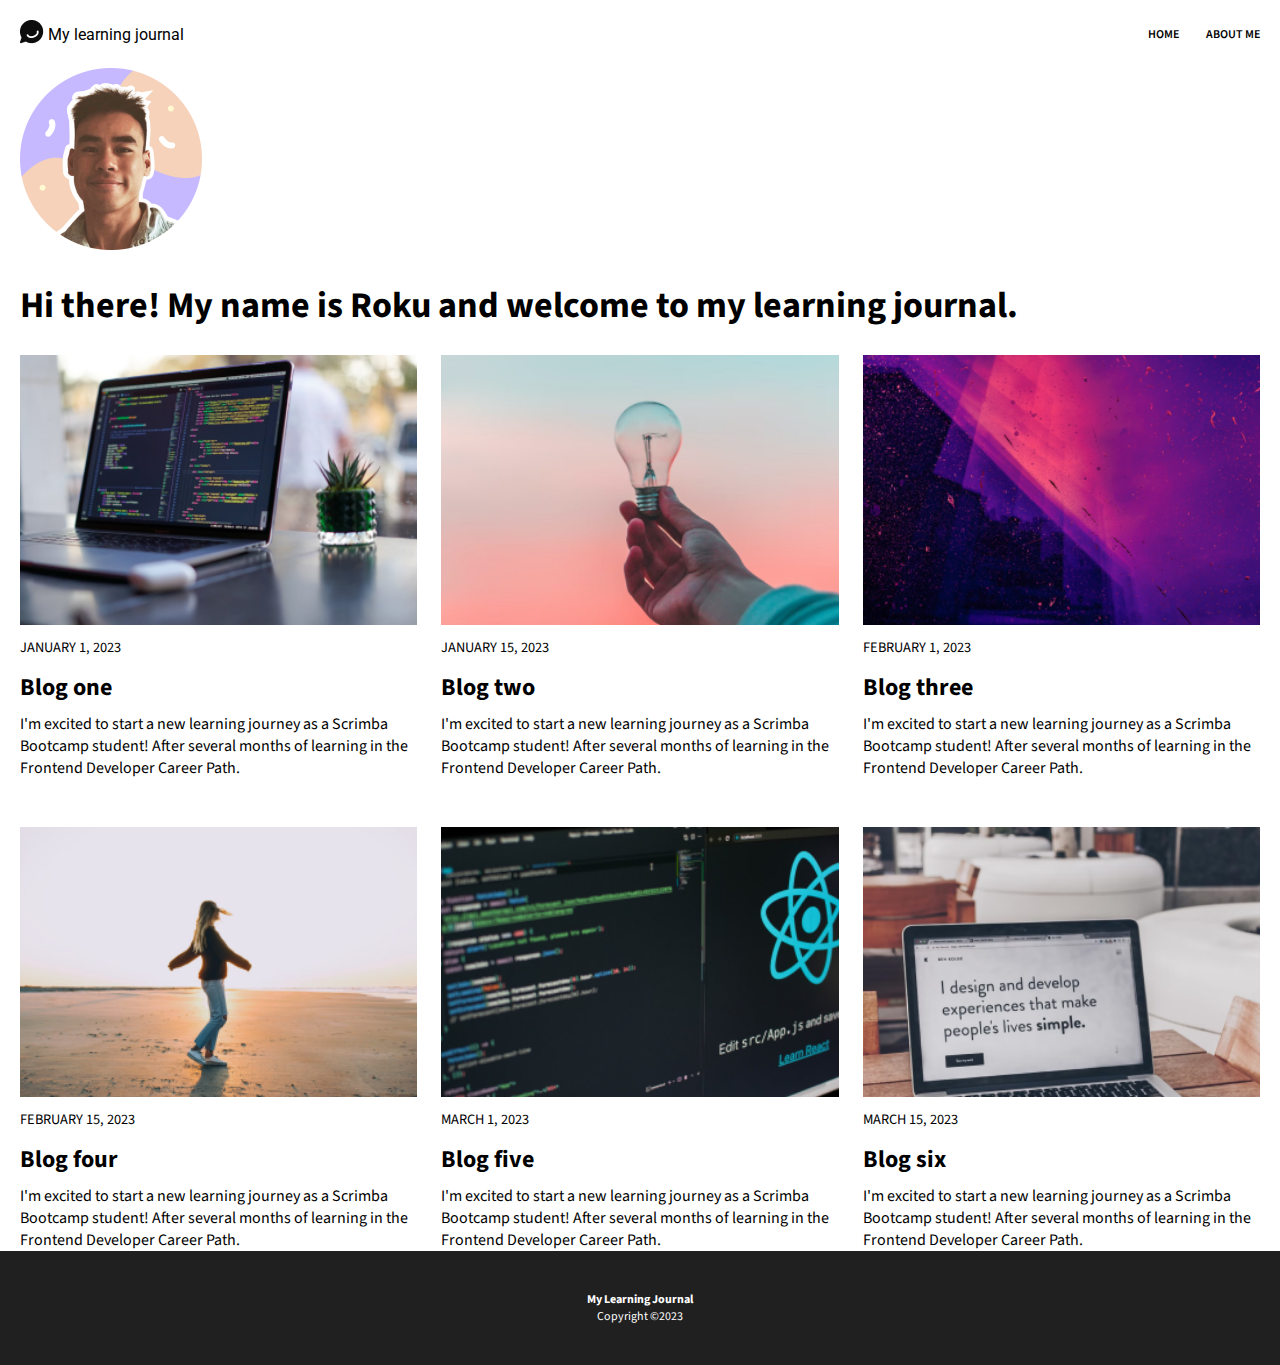
==== about.html @ a5420b5b "renamed about.js to articles.js and changed script name in about.html" ====
<!DOCTYPE html>
<html lang="en">
<head>
    <meta charset="UTF-8">
    <meta http-equiv="X-UA-Compatible" content="IE=edge">
    <meta name="viewport" content="width=device-width, initial-scale=1.0">
    <title>Learning Journal</title>
    <link rel="stylesheet" href="index.css">
    <!-- Google fonts -->
    <link rel="preconnect" href="https://fonts.googleapis.com">
    <link rel="preconnect" href="https://fonts.gstatic.com" crossorigin>
    <link href="https://fonts.googleapis.com/css2?family=Roboto:wght@700&family=Source+Sans+Pro:wght@400;600;700&display=swap" rel="stylesheet">

</head>

<body>
    <header>
        <div id="title">
            <div id="logo">
                <img src="/img/logo.png" alt="chat icon logo">
            </div>
            <div>My learning journal</div>
        </div>
        <nav>
            <a href="/index.html">Home</a>
            <a href=#>About Me</a>
        </nav>
    </header>

    <main id="about">
        <div id="about-img">
            <img src="/img/roku.png">
        </div>
        <h1 id="about-txt">Hi there! My name is Roku and welcome to my learning journal.</h1>
    </main>

    <section id="articles"></section>

    <footer>
        <div id="tagline">My Learning Journal</div>
        <div if="copyright">Copyright ©2023</div>
    </footer>

    <script src="/scripts/articles.js" type="module"></script>
</body>
</html>
---- index.css ----
body {
    margin: 0;
    padding: 0;
    font-family: 'Source Sans Pro', sans-serif;
    font-weight: 400;
}

/* HEADER */

header {
    display: flex;
    justify-content: space-between;
    padding: 1.25rem;
    box-sizing: border-box;
}

#title {
    display: flex;
    align-items: center;
    font-family: "Roboto", sans-serif;
}

#logo {
    margin-right: .25rem;
}

nav {
    font-family: 'Source Sans Pro', sans-serif;
    font-weight: 600;
    font-size: .75rem;
    text-transform: uppercase;
    display: flex;
    justify-content: space-between;
    align-items: center;
    width: 7rem;
}

nav a {
    color: black;
    text-decoration: none;
}

/* ARTICLES */

#articles {
    display: grid;
    grid-template-columns: repeat(auto-fit, minmax(300px, 1fr));
    gap: 3rem 1.5rem;
    padding: 0 1.25rem;
}

.article {
    display: grid;
    grid-template-rows: auto auto auto auto;
    row-gap: .5rem;
}

.article-img {
    height: 30vh;
    background-position: center;
    background-repeat: no-repeat;
    background-size: cover;
}

.article-date {
    text-transform: uppercase;
    font-size: .9rem;
    margin: .25rem 0;
}

.article-title {
    font-weight: 700;
    font-size: 1.5rem;
    color: black;
    text-decoration: none;
}

.featured {
    box-sizing: border-box;
    padding: 5.5rem 0 2.5rem;
    margin-bottom: 2.25rem;
    color: white;
    background-position: center;
    background-repeat: no-repeat;
    background-size: cover;
    display: grid;
    grid-template-columns: 1.25rem auto 1.25rem;
    grid-template-areas:
        ". date  ."
        ". title ."
        ". blurb .";
}

.featured-date {
    text-transform: uppercase;
    font-size: .75rem;
    grid-area: date;
}

.featured-title {
    font-weight: 700;
    font-size: 2rem;
    color: white;
    text-decoration: none;
    margin: .5rem 0;
    grid-area: title;
}

.featured-blurb {
    grid-area: blurb;
    font-size: 1rem;
    line-height: 1.5rem;
}

#view-more {
    font-weight: 700;
    text-align: center;
    margin: 2.5rem 0;
    text-decoration: underline;
}

/* FOOTER */

footer {
    background-color: #202020;
    color: white;
    padding: 2.5rem 0;
    text-align: center;
    font-size: .75rem;
}

#tagline {
    font-weight: 700;
}

/* POSTS.JS */

#main {
    margin-bottom: 3.5rem;
}

.post {
    display: grid;
    grid-template-rows: auto auto auto auto;
    row-gap: .5rem;
    padding: 0 1.25rem;
}

#recent {
    font-weight: 700;
    text-align: center;
    margin: 2.5rem 0;
}

#more {
    display: grid;
    grid-template-columns: repeat(auto-fit, minmax(300px, 1fr));
    gap: 3rem 1.5rem;
    padding: 0 1.25rem;
}

.posts-blurb {
    margin-bottom: 2.5rem;
}

/* ABOUT */

#about {
    padding: 0 1.25rem;
}

#about-txt {
    font-size: 2.25rem;
    font-weight: 700;
}
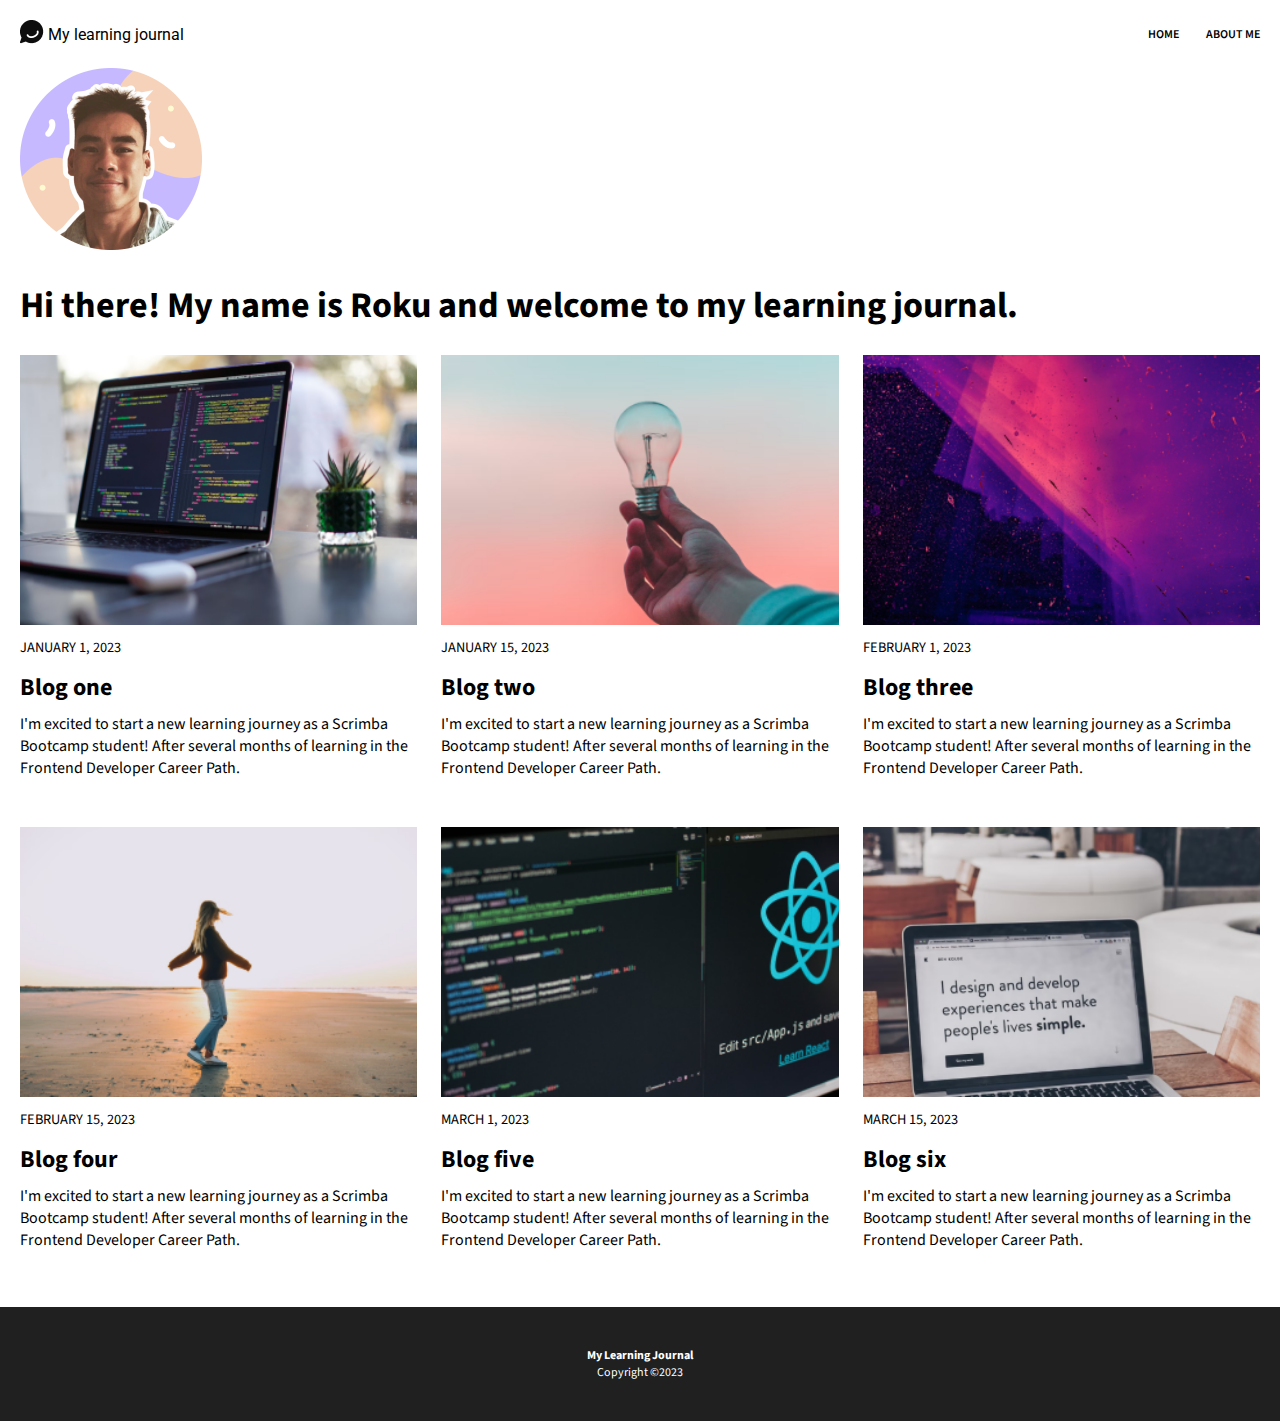
==== commit 84e92ff9: "index.html: turned logo & site name into link to /index. inxed.css: styled anchor tag in title" ====
--- a/about.html
+++ b/about.html
@@ -21,6 +21,7 @@
             </div>
             <div>My learning journal</div>
         </div>
+
         <nav>
             <a href="/index.html">Home</a>
             <a href=#>About Me</a>
--- a/index.css
+++ b/index.css
@@ -35,7 +35,7 @@
     width: 7rem;
 }
 
-nav a {
+nav a, header a {
     color: black;
     text-decoration: none;
 }
@@ -47,6 +47,7 @@
     grid-template-columns: repeat(auto-fit, minmax(300px, 1fr));
     gap: 3rem 1.5rem;
     padding: 0 1.25rem;
+    margin-bottom: 3.5rem;
 }
 
 .article {
@@ -74,6 +75,8 @@
     color: black;
     text-decoration: none;
 }
+
+/* FEATURED */
 
 .featured {
     box-sizing: border-box;
@@ -112,13 +115,6 @@
     line-height: 1.5rem;
 }
 
-#view-more {
-    font-weight: 700;
-    text-align: center;
-    margin: 2.5rem 0;
-    text-decoration: underline;
-}
-
 /* FOOTER */
 
 footer {
@@ -135,32 +131,11 @@
 
 /* POSTS.JS */
 
-#main {
-    margin-bottom: 3.5rem;
-}
-
 .post {
     display: grid;
     grid-template-rows: auto auto auto auto;
     row-gap: .5rem;
     padding: 0 1.25rem;
-}
-
-#recent {
-    font-weight: 700;
-    text-align: center;
-    margin: 2.5rem 0;
-}
-
-#more {
-    display: grid;
-    grid-template-columns: repeat(auto-fit, minmax(300px, 1fr));
-    gap: 3rem 1.5rem;
-    padding: 0 1.25rem;
-}
-
-.posts-blurb {
-    margin-bottom: 2.5rem;
 }
 
 /* ABOUT */
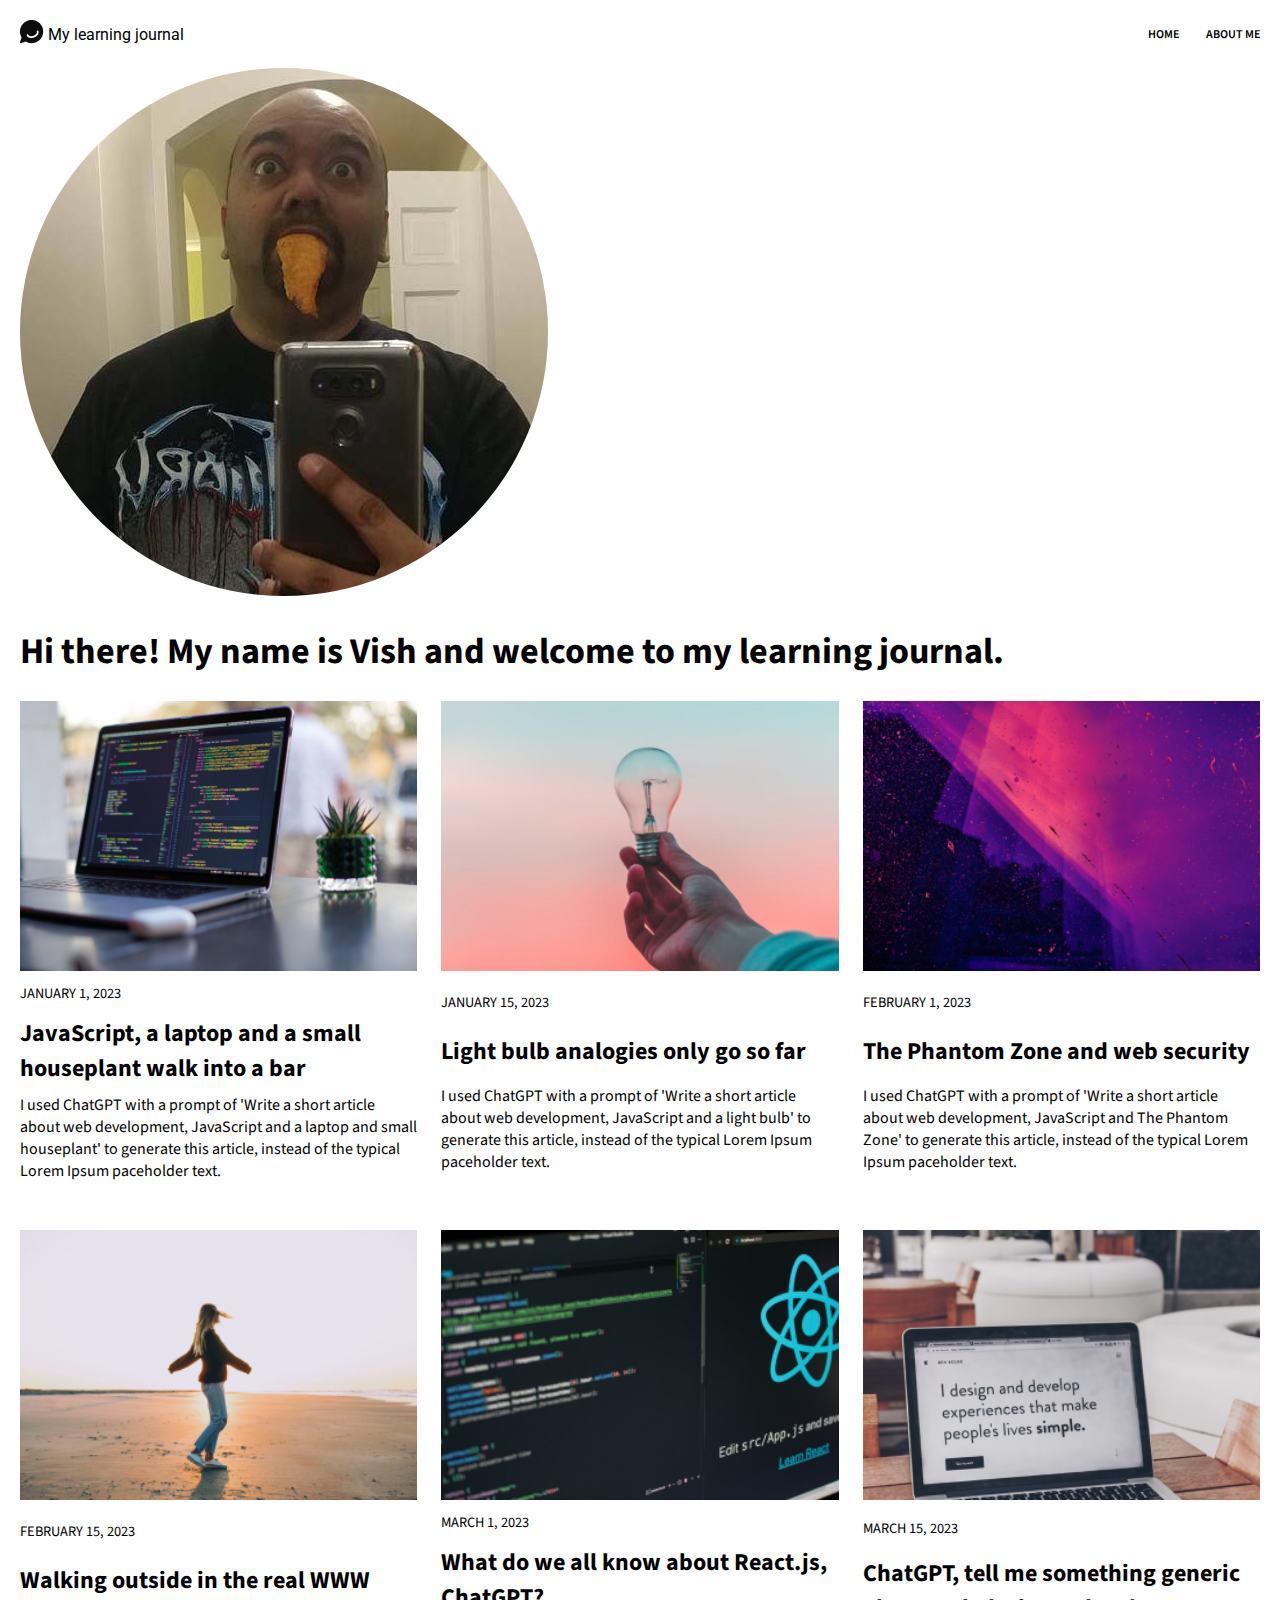
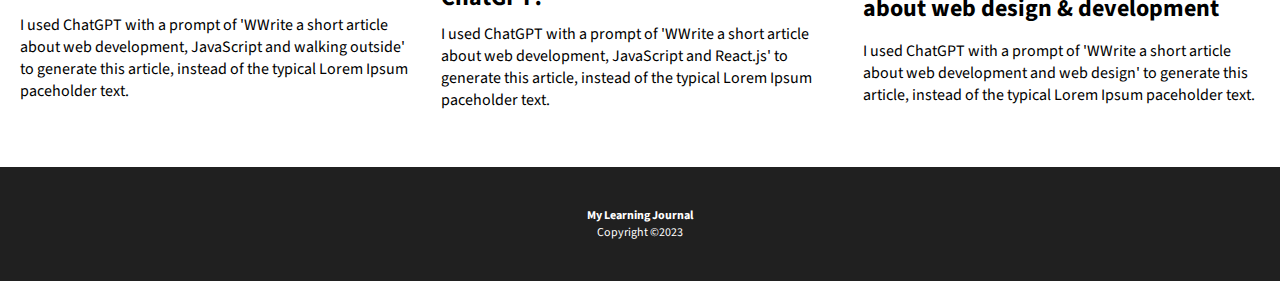
==== commit babebfcf: "added /img/salmon-headshot.jpg and replaced roku.png with it. changed roku's name to mine" ====
--- a/about.html
+++ b/about.html
@@ -16,10 +16,15 @@
 <body>
     <header>
         <div id="title">
-            <div id="logo">
-                <img src="/img/logo.png" alt="chat icon logo">
-            </div>
-            <div>My learning journal</div>
+            <a href="/index.html">
+                <div id="logo">
+                    <img src="/img/logo.png" alt="chat icon logo">
+                </div>
+
+            </a>
+            <a href="/index.html">
+                <div>My learning journal</div>
+            </a>
         </div>
 
         <nav>
@@ -30,9 +35,9 @@
 
     <main id="about">
         <div id="about-img">
-            <img src="/img/roku.png">
+            <img src="/img/salmon-headshot.jpg">
         </div>
-        <h1 id="about-txt">Hi there! My name is Roku and welcome to my learning journal.</h1>
+        <h1 id="about-txt">Hi there! My name is Vish and welcome to my learning journal.</h1>
     </main>
 
     <section id="articles"></section>
--- a/index.css
+++ b/index.css
@@ -138,6 +138,12 @@
     padding: 0 1.25rem;
 }
 
+#recent {
+    text-align: center;
+    font-weight: 700;
+    margin-bottom: 1.75rem;
+}
+
 /* ABOUT */
 
 #about {
@@ -147,4 +153,8 @@
 #about-txt {
     font-size: 2.25rem;
     font-weight: 700;
+}
+
+#about-img img {
+    border-radius: 50%;
 }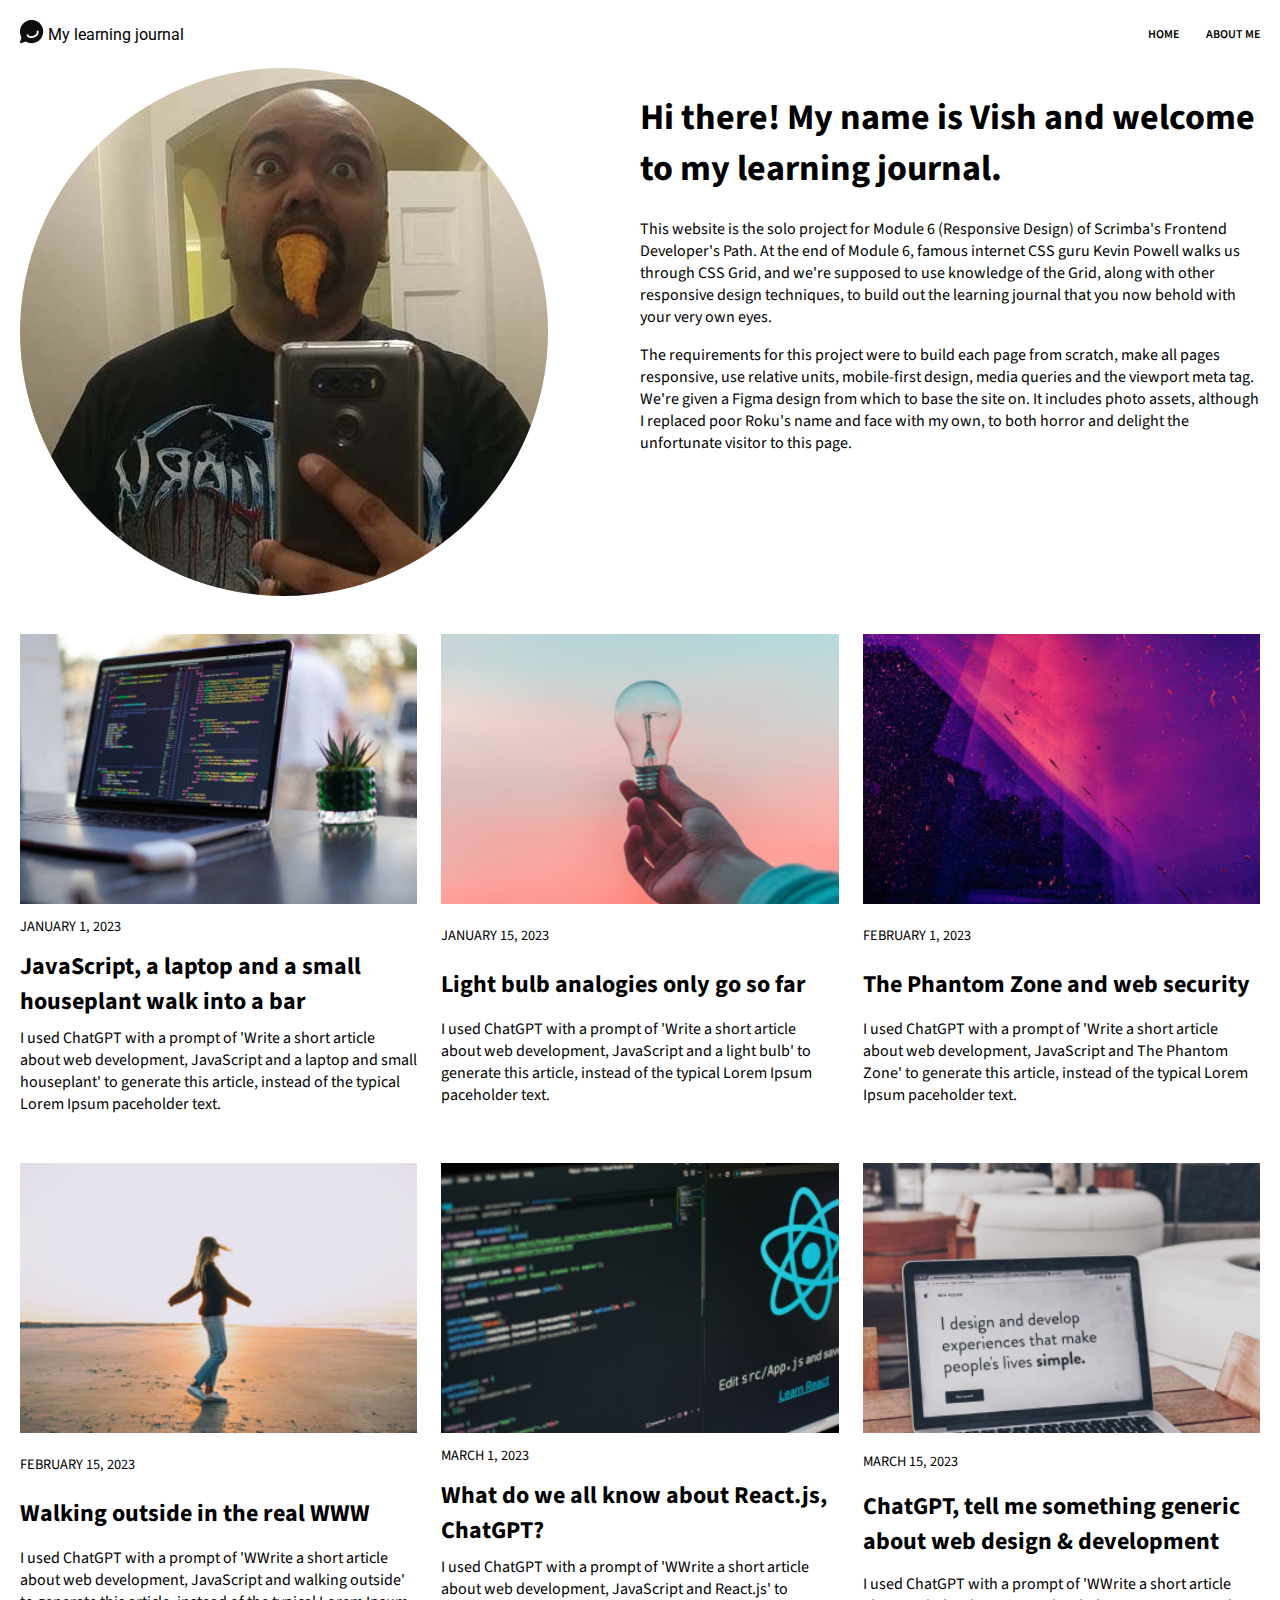
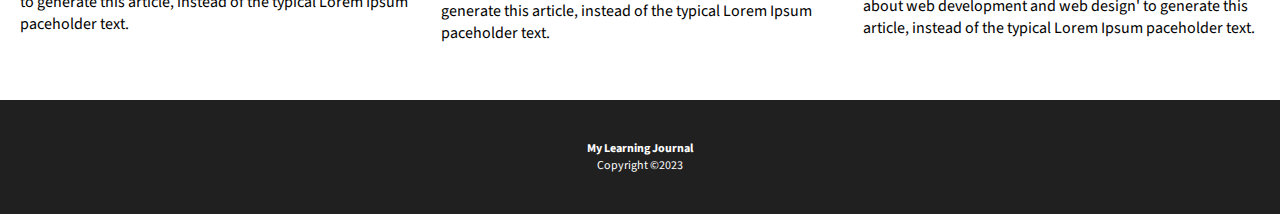
==== commit 733d87b3: "about.html: updating text" ====
--- a/about.html
+++ b/about.html
@@ -37,7 +37,11 @@
         <div id="about-img">
             <img src="/img/salmon-headshot.jpg">
         </div>
-        <h1 id="about-txt">Hi there! My name is Vish and welcome to my learning journal.</h1>
+        <div>
+            <h1 id="about-h1">Hi there! My name is Vish and welcome to my learning journal.</h1>
+            <p class="about-txt">This website is the solo project for Module 6 (Responsive Design) of Scrimba's Frontend Developer's Path. At the end of Module 6, famous internet CSS guru Kevin Powell walks us through CSS Grid, and we're supposed to use knowledge of the Grid, along with other responsive design techniques, to build out the learning journal that you now behold with your very own eyes.</p>
+            <p class="about-txt">The requirements for this project were to build each page from scratch, make all pages responsive, use relative units, mobile-first design, media queries and the viewport meta tag. We're given a Figma design from which to base the site on. It includes photo assets, although I replaced poor Roku's name and face with my own, to both horror and delight the unfortunate visitor to this page.</p>
+        </div>
     </main>
 
     <section id="articles"></section>
--- a/index.css
+++ b/index.css
@@ -147,10 +147,13 @@
 /* ABOUT */
 
 #about {
+    display: grid;
+    grid-template-columns: 1fr 1fr;
     padding: 0 1.25rem;
+    margin-bottom: 2rem;
 }
 
-#about-txt {
+#about-h1 {
     font-size: 2.25rem;
     font-weight: 700;
 }
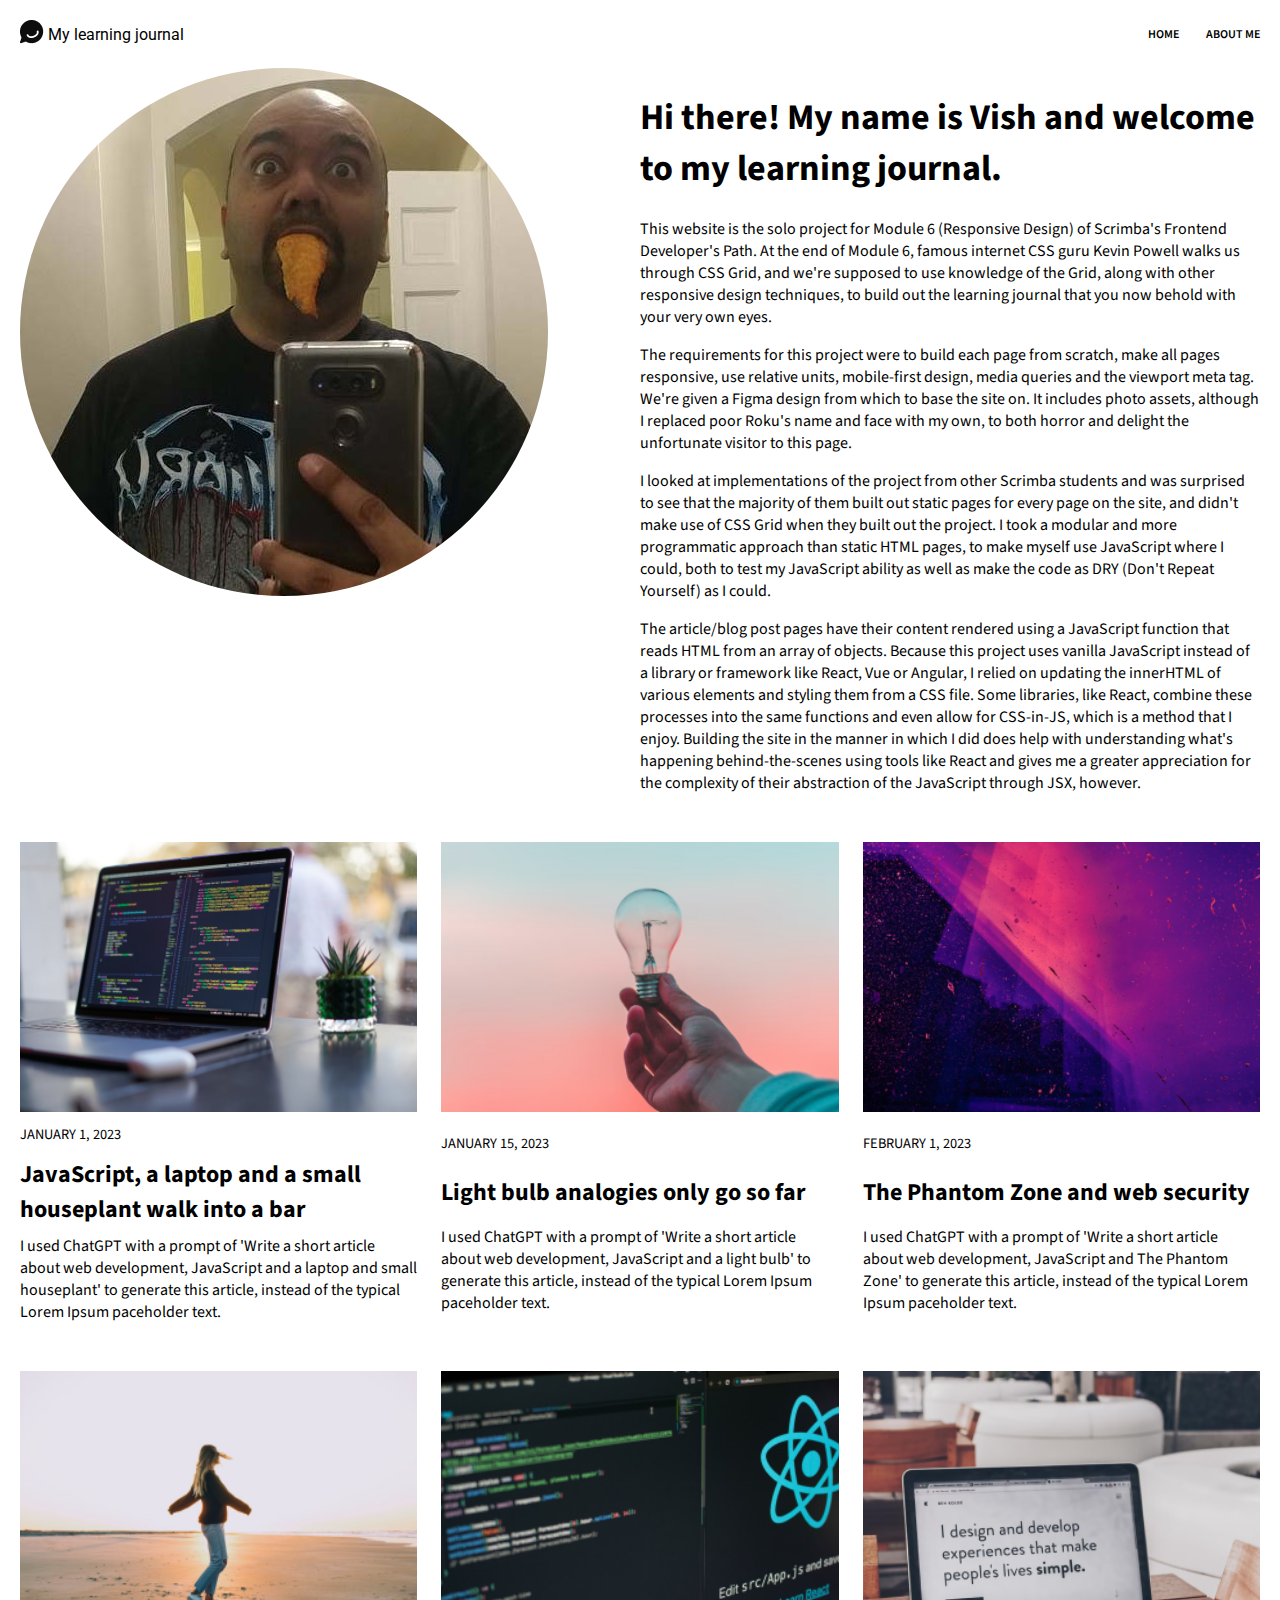
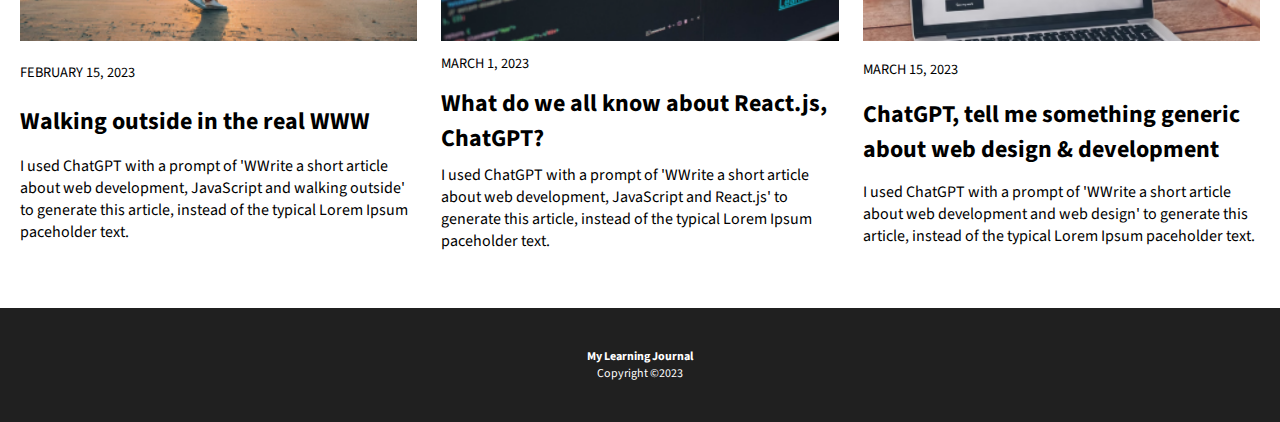
==== commit a09b281a: "about.html: updating text" ====
--- a/about.html
+++ b/about.html
@@ -41,6 +41,8 @@
             <h1 id="about-h1">Hi there! My name is Vish and welcome to my learning journal.</h1>
             <p class="about-txt">This website is the solo project for Module 6 (Responsive Design) of Scrimba's Frontend Developer's Path. At the end of Module 6, famous internet CSS guru Kevin Powell walks us through CSS Grid, and we're supposed to use knowledge of the Grid, along with other responsive design techniques, to build out the learning journal that you now behold with your very own eyes.</p>
             <p class="about-txt">The requirements for this project were to build each page from scratch, make all pages responsive, use relative units, mobile-first design, media queries and the viewport meta tag. We're given a Figma design from which to base the site on. It includes photo assets, although I replaced poor Roku's name and face with my own, to both horror and delight the unfortunate visitor to this page.</p>
+            <p class="about-txt">I looked at implementations of the project from other Scrimba students and was surprised to see that the majority of them built out static pages for every page on the site, and didn't make use of CSS Grid when they built out the project. I took a modular and more programmatic approach than static HTML pages, to make myself use JavaScript where I could, both to test my JavaScript ability as well as make the code as DRY (Don't Repeat Yourself) as I could.</p>
+            <p class="about-txt">The article/blog post pages have their content rendered using a JavaScript function that reads HTML from an array of objects. Because this project uses vanilla JavaScript instead of a library or framework like React, Vue or Angular, I relied on updating the innerHTML of various elements and styling them from a CSS file. Some libraries, like React, combine these processes into the same functions and even allow for CSS-in-JS, which is a method that I enjoy. Building the site in the manner in which I did does help with understanding what's happening behind-the-scenes using tools like React and gives me a greater appreciation for the complexity of their abstraction of the JavaScript through JSX, however.</p>
         </div>
     </main>
 
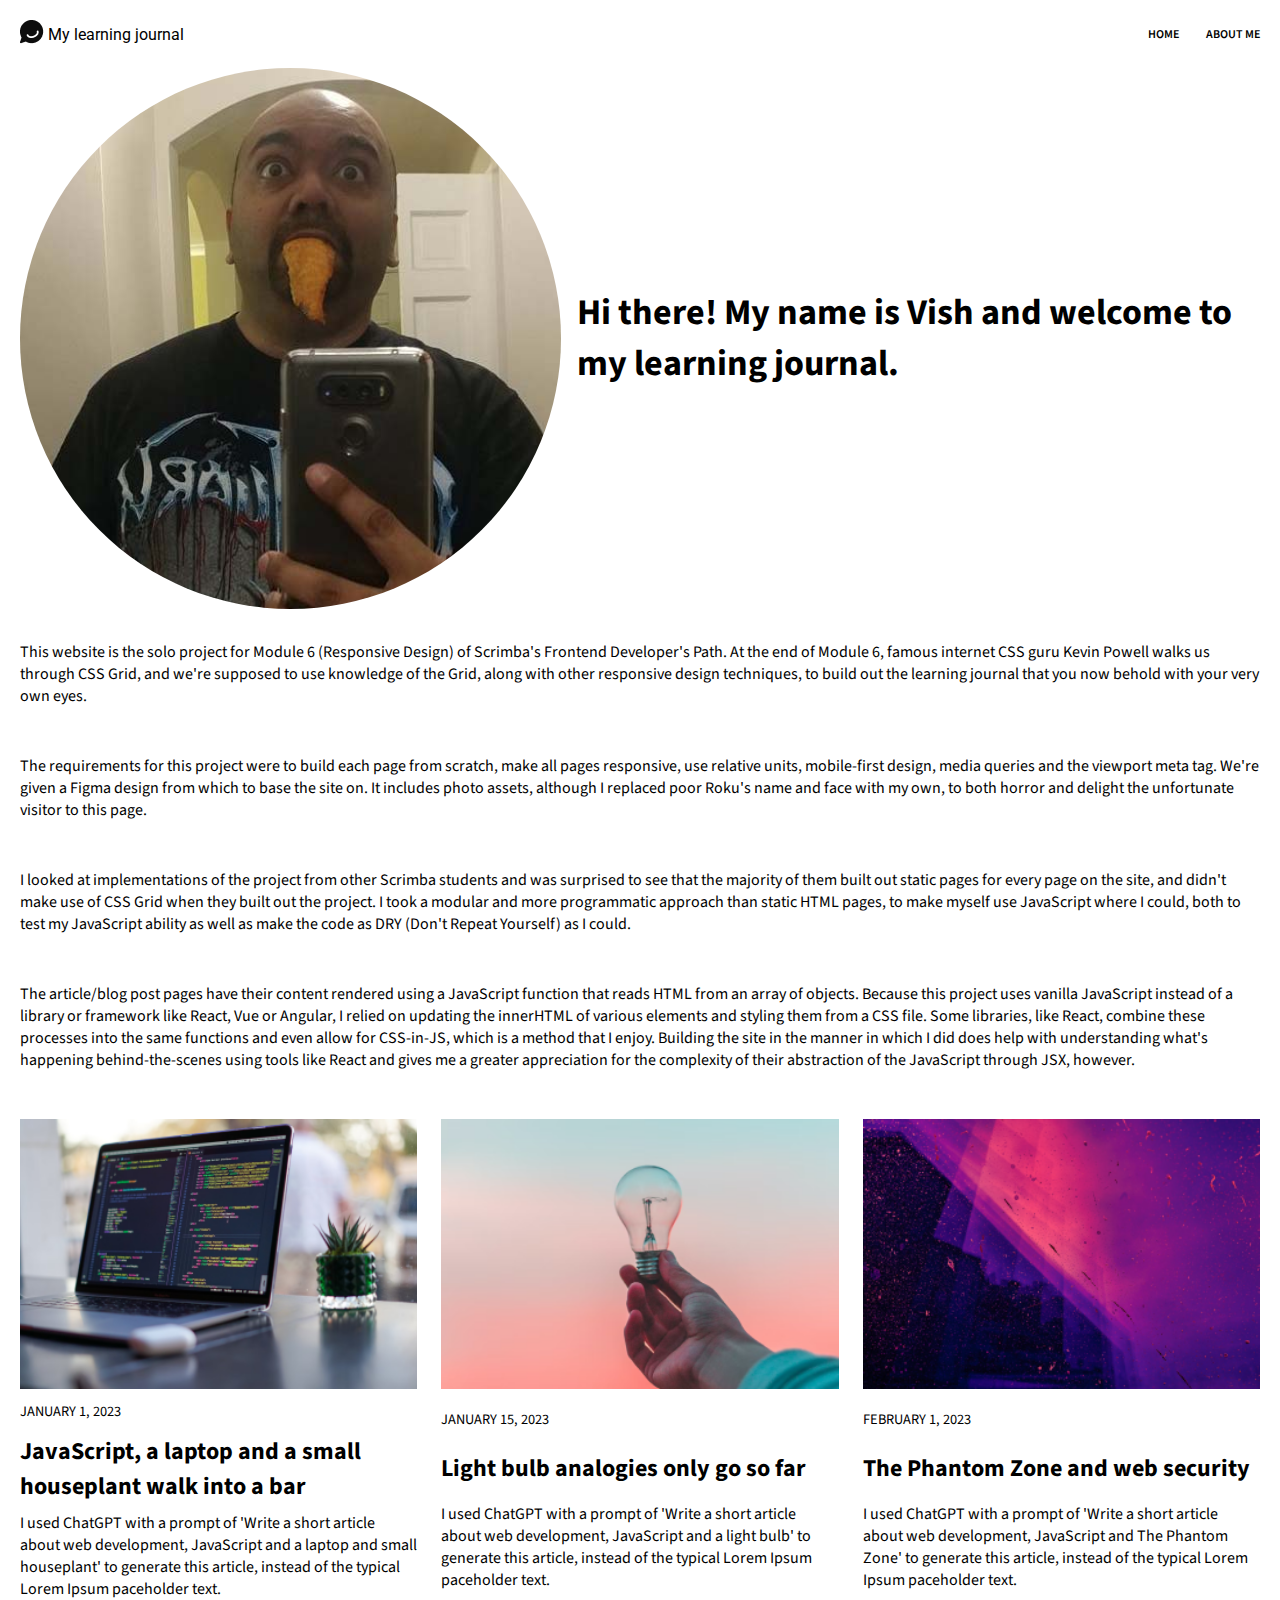
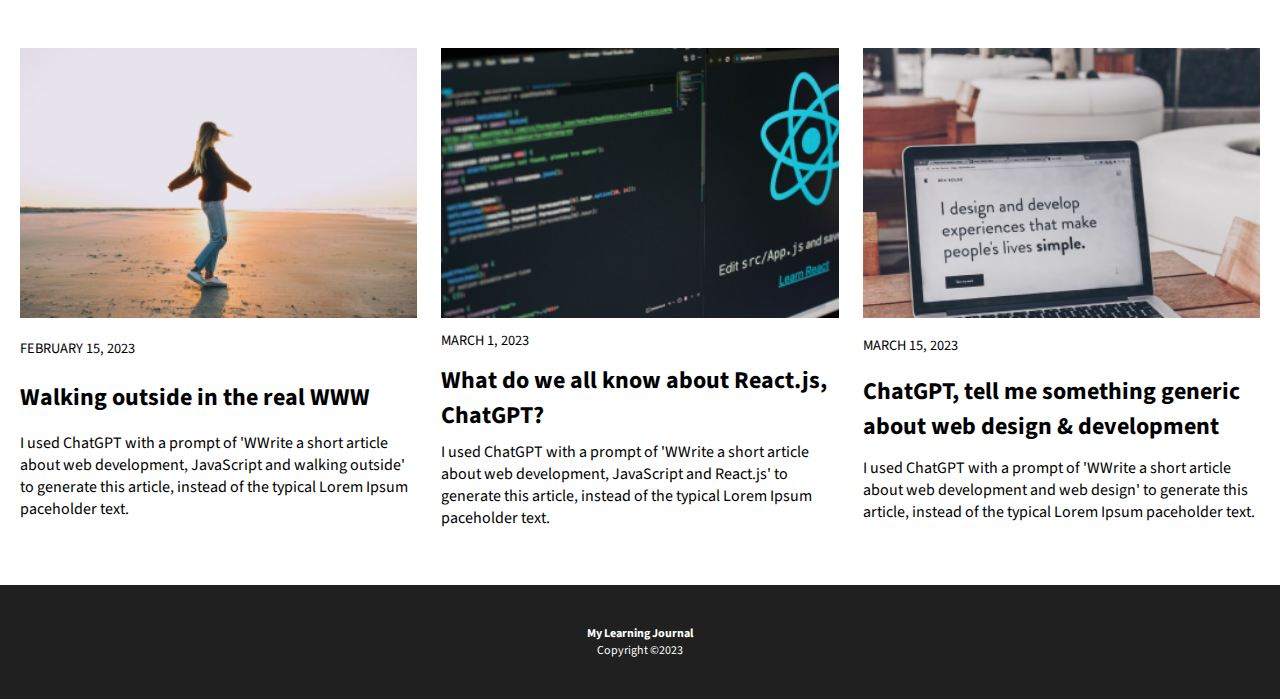
==== commit d0ee4cbe: "changed about.html to use CSS Grid" ====
--- a/about.html
+++ b/about.html
@@ -34,16 +34,16 @@
     </header>
 
     <main id="about">
-        <div id="about-img">
-            <img src="/img/salmon-headshot.jpg">
-        </div>
-        <div>
+        <!-- <div> -->
+            <img id="about-img" src="/img/salmon-headshot.jpg">
+        <!-- </div>
+        <div> -->
             <h1 id="about-h1">Hi there! My name is Vish and welcome to my learning journal.</h1>
             <p class="about-txt">This website is the solo project for Module 6 (Responsive Design) of Scrimba's Frontend Developer's Path. At the end of Module 6, famous internet CSS guru Kevin Powell walks us through CSS Grid, and we're supposed to use knowledge of the Grid, along with other responsive design techniques, to build out the learning journal that you now behold with your very own eyes.</p>
             <p class="about-txt">The requirements for this project were to build each page from scratch, make all pages responsive, use relative units, mobile-first design, media queries and the viewport meta tag. We're given a Figma design from which to base the site on. It includes photo assets, although I replaced poor Roku's name and face with my own, to both horror and delight the unfortunate visitor to this page.</p>
             <p class="about-txt">I looked at implementations of the project from other Scrimba students and was surprised to see that the majority of them built out static pages for every page on the site, and didn't make use of CSS Grid when they built out the project. I took a modular and more programmatic approach than static HTML pages, to make myself use JavaScript where I could, both to test my JavaScript ability as well as make the code as DRY (Don't Repeat Yourself) as I could.</p>
             <p class="about-txt">The article/blog post pages have their content rendered using a JavaScript function that reads HTML from an array of objects. Because this project uses vanilla JavaScript instead of a library or framework like React, Vue or Angular, I relied on updating the innerHTML of various elements and styling them from a CSS file. Some libraries, like React, combine these processes into the same functions and even allow for CSS-in-JS, which is a method that I enjoy. Building the site in the manner in which I did does help with understanding what's happening behind-the-scenes using tools like React and gives me a greater appreciation for the complexity of their abstraction of the JavaScript through JSX, however.</p>
-        </div>
+        <!-- </div> -->
     </main>
 
     <section id="articles"></section>
--- a/index.css
+++ b/index.css
@@ -148,16 +148,29 @@
 
 #about {
     display: grid;
-    grid-template-columns: 1fr 1fr;
+    /* grid-template-columns: 1fr 1fr; */
+    grid-template-areas: 
+        "pic  title"
+        "text text";
+    gap: 1rem;
     padding: 0 1.25rem;
     margin-bottom: 2rem;
+}
+
+#about-img {
+    border-radius: 50%;
+    width: 100%;
+    grid-area: "pic";
 }
 
 #about-h1 {
     font-size: 2.25rem;
     font-weight: 700;
+    grid-area: "title";
+    align-self: center;
 }
 
-#about-img img {
-    border-radius: 50%;
+.about-txt {
+    grid-area: "text";
+    grid-column: span 2;
 }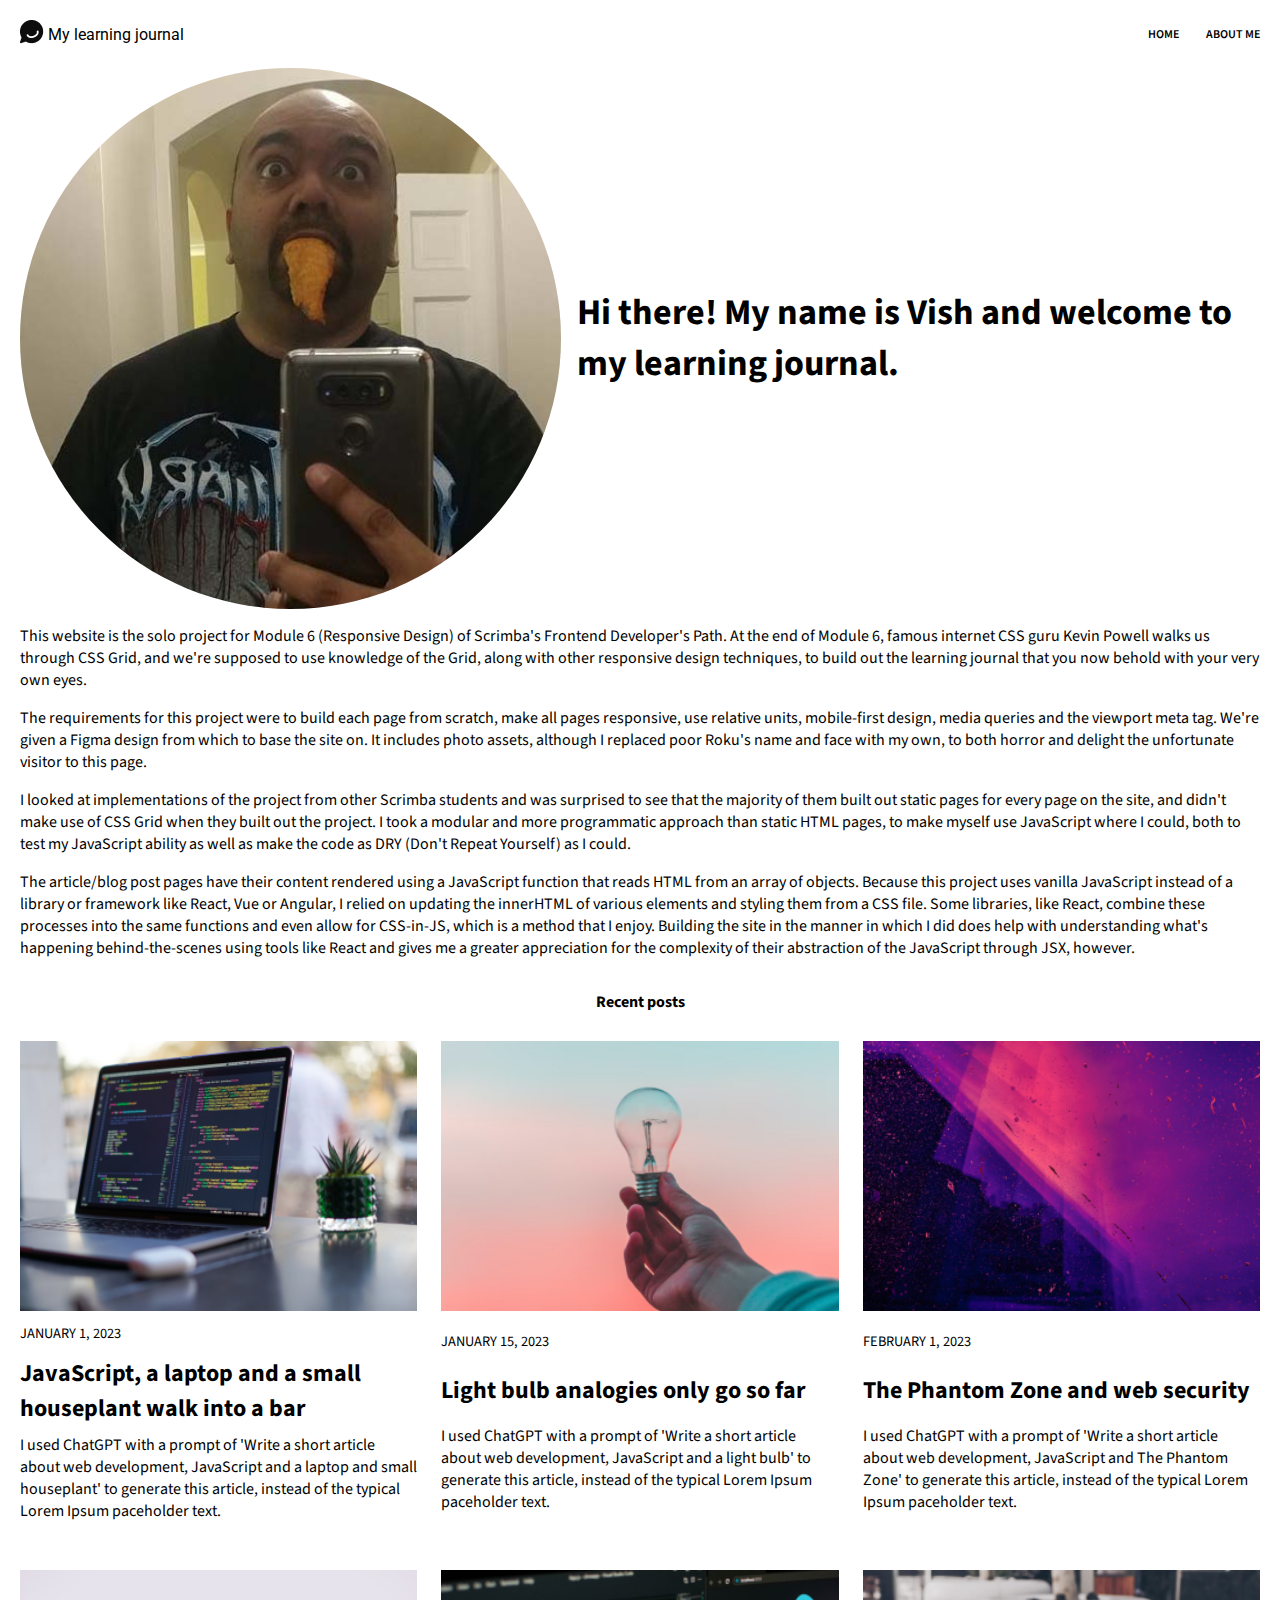
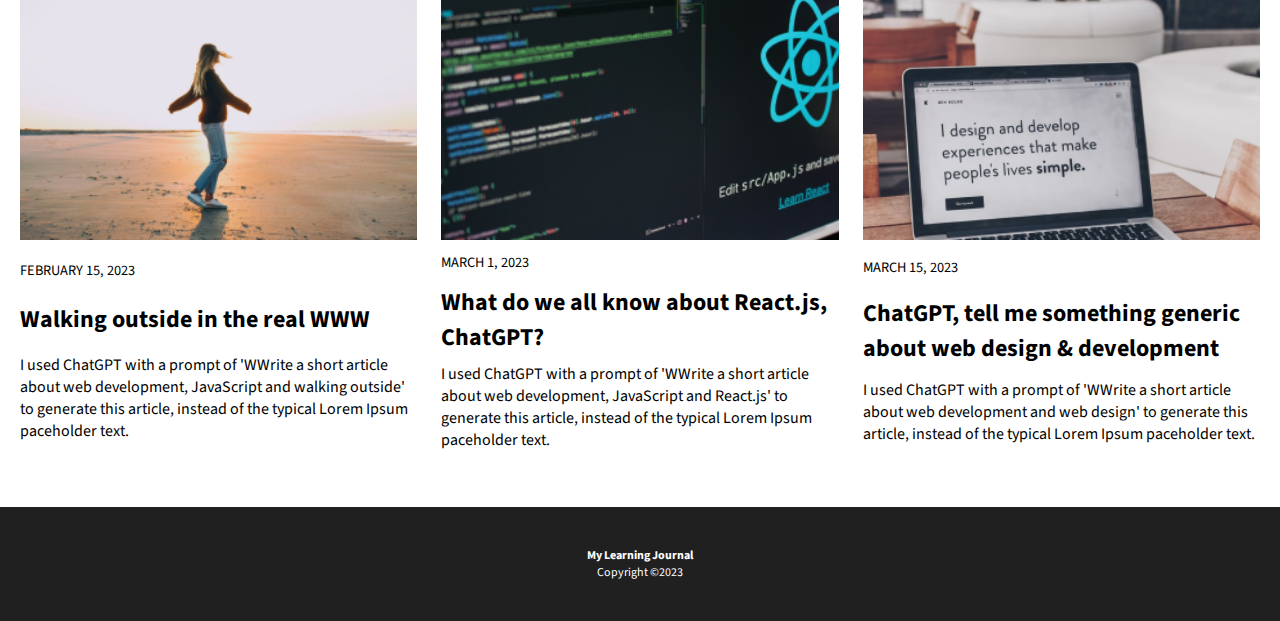
==== commit c5c0657c: "about: added #recent" ====
--- a/about.html
+++ b/about.html
@@ -46,6 +46,7 @@
         <!-- </div> -->
     </main>
 
+    <div id="recent">Recent posts</div>
     <section id="articles"></section>
 
     <footer>
--- a/index.css
+++ b/index.css
@@ -148,9 +148,9 @@
 
 #about {
     display: grid;
-    /* grid-template-columns: 1fr 1fr; */
     grid-template-areas: 
-        "pic  title"
+        "pic  pic"
+        "title title"
         "text text";
     gap: 1rem;
     padding: 0 1.25rem;
@@ -161,6 +161,7 @@
     border-radius: 50%;
     width: 100%;
     grid-area: "pic";
+    grid-column: span 2;
 }
 
 #about-h1 {
@@ -168,9 +169,25 @@
     font-weight: 700;
     grid-area: "title";
     align-self: center;
+    grid-column: span 2;
 }
 
 .about-txt {
     grid-area: "text";
     grid-column: span 2;
+    margin: 0;
+}
+
+/* MEDIA QUERY */
+
+@media screen and (min-width: 800px) {
+    #about {
+        grid-template-areas: 
+        "pic  title"
+        "text text";
+    }
+
+    #about-img, #about-h1 {
+        grid-column: span 1;
+    }
 }